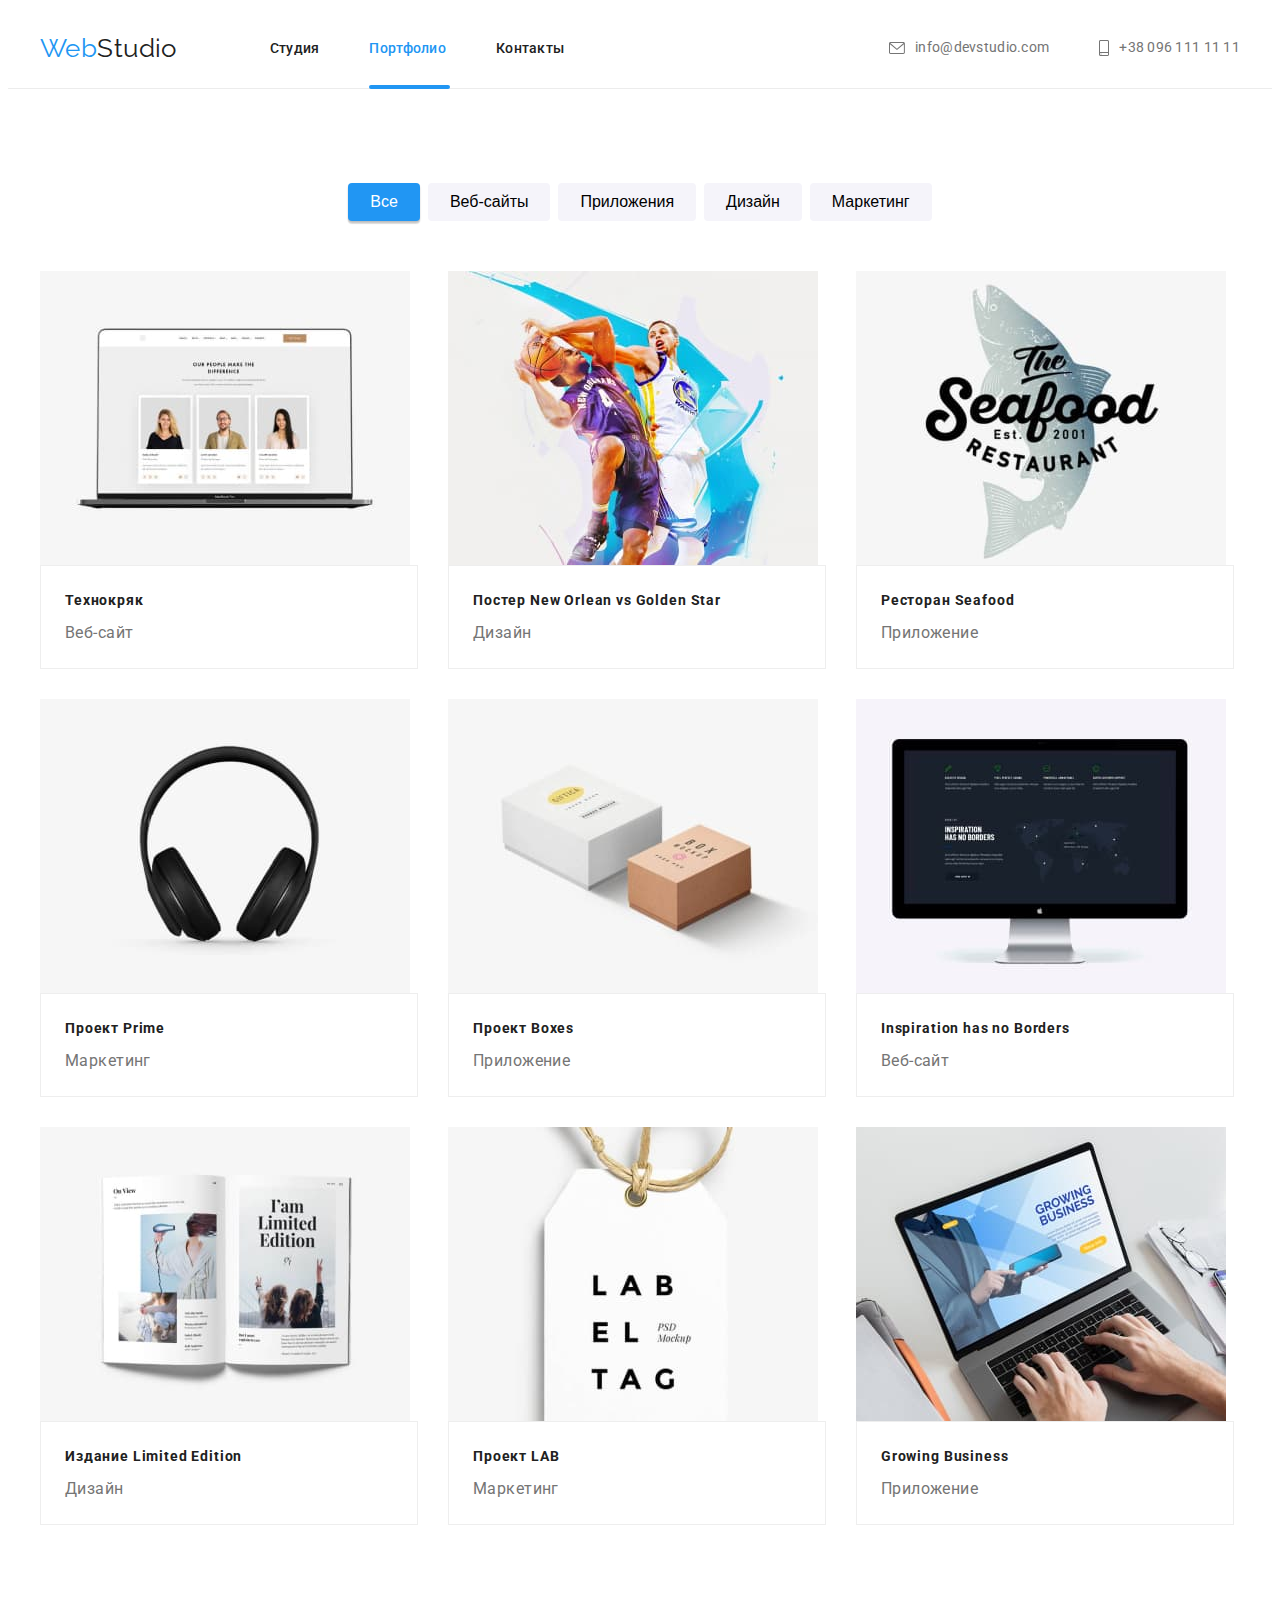
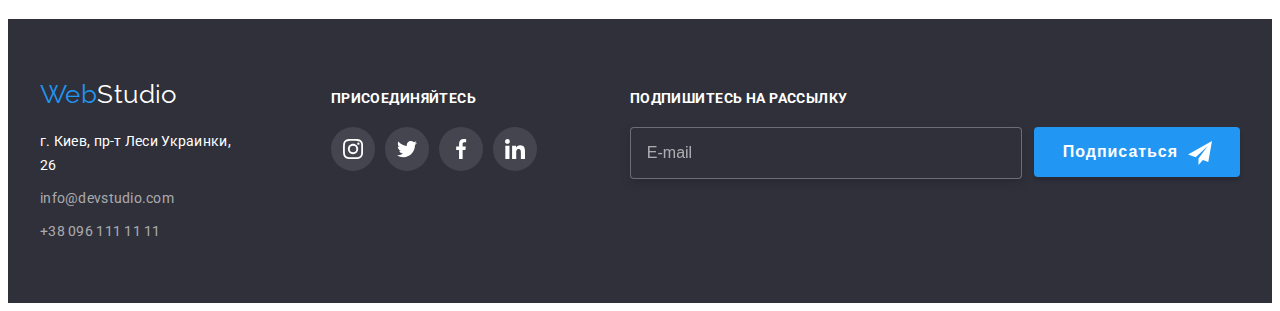
==== portfolio.html @ f7d7b14f "Переносит файлы из ДЗ-6" ====
<!DOCTYPE html>
<html lang="ru">

<head>
    <meta charset="UTF-8">
    <meta http-equiv="X-UA-Compatible" content="IE=edge">
    <meta name="viewport" content="width=device-width, initial-scale=1.0">
    <title>Portfolio</title>
    <link rel="preconnect" href="https://fonts.gstatic.com">
    <link rel="stylesheet"
        href="https://fonts.googleapis.com/css2?family=Raleway:wght@700&family=Roboto:wght@400;500;700;900&display=swap">
    <link rel="stylesheet" href="https://cdnjs.cloudflare.com/ajax/libs/modern-normalize/1.1.0/modern-normalize.min.css"
        integrity="sha512-wpPYUAdjBVSE4KJnH1VR1HeZfpl1ub8YT/NKx4PuQ5NmX2tKuGu6U/JRp5y+Y8XG2tV+wKQpNHVUX03MfMFn9Q=="
        crossorigin="anonymous" referrerpolicy="no-referrer">
    <link rel="stylesheet" href="./css/style.css">
</head>

<body>

    <!--=========== HEADER =========== -->

    <header class="header">
        <div class="header-section container">
            <nav class="navigation">
                <div class="logo-box">
                    <a class="logo" href="./index.html"> <span class="logo-accent">Web</span>Studio</a>
                </div>

                <ul class="list nav-list">
                    <li class="nav-item"><a class="links" href="./index.html"> Студия</a></li>
                    <li class="nav-item"><a class="links active-links" href="./portfolio.html"> Портфолио</a></li>
                    <li class="nav-item"><a class="links" href="#address">Контакты</a></li>
                </ul>
            </nav>

            <ul class="list contacts-list">
                <li class="contacts-item">
                    <a class="links links-heder" href="mailto:info@devstudio.com">
                        <svg class="icon-heder" width="16" height="12">
                            <use href="./images/decoration/symbol-defs.svg#envelope"></use>
                        </svg>
                        info@devstudio.com
                    </a>
                </li>

                <li class="contacts-item">
                    <a class="links links-heder" href="tel:+380961111111">

                        <svg class="icon-heder" width="10" height="16">
                            <use href="./images/decoration/symbol-defs.svg#smartphone"></use>
                        </svg>
                        +38 096 111 11 11</a>
                </li>
            </ul>
        </div>
    </header>

    <!-- =========== PORTFOLIO =========== -->

    <main>
        <section class="section">
            <div class="container">
                <h2 class="visually-hidden">Фильтры</h2>
                <ul class="list filters-list">
                    <li class="filters-item"><button type="button" class="buttons active-button">Все</button></li>
                    <li class="filters-item"><button type="button" class="buttons">Веб-сайты</button></li>
                    <li class="filters-item"><button type="button" class="buttons">Приложения</button></li>
                    <li class="filters-item"><button type="button" class="buttons">Дизайн</button></li>
                    <li class="filters-item"><button type="button" class="buttons">Маркетинг</button></li>
                </ul>

                <h2 class="visually-hidden">Наши работы</h2>
                <ul class="list works-list">
                    <li class="works-item">
                        <a class="works-link " href="#">
                            <div class="works-box">
                                <img class="picture" src="./images/portfolio/technocryk.jpg"
                                    alt="стартовая страница веб-сайта Технокряк" width="370" height="294">
                                <p class="works-overlay">Технокряк это современная площадка распространения
                                    коронавируса.
                                    Компании используют эту платформу для цифрового шпионажа и атак на
                                    защищённые сервера конкурентов.
                                </p>
                            </div>
                            <div class="works">
                                <h3 class="works-title">Технокряк</h3>
                                <p class="works-type">Веб-сайт</p>
                            </div>
                        </a>
                    </li>

                    <li class="works-item">
                        <a class="works-link " href="#">
                            <div class="works-box">
                                <img class="picture" src="./images/portfolio/neworlean.jpg"
                                    alt="постер с двумя баскетболистами" width="370" height="294">
                                <p class="works-overlay">Технокряк это современная площадка распространения
                                    коронавируса.
                                    Компании используют эту платформу для цифрового шпионажа и атак на
                                    защищённые сервера конкурентов.
                                </p>
                            </div>
                            <div class="works">
                                <h3 class="works-title">Постер <span lang="en">New Orlean vs Golden Star</span></h3>
                                <p class="works-type">Дизайн</p>
                            </div>
                        </a>
                    </li>

                    <li class="works-item">
                        <a class="works-link " href="#">
                            <div class="works-box">
                                <img class="picture" src="./images/portfolio/seafood.jpg"
                                    alt="логтип ресторана, название на фоне рыбы" width="370" height="294">
                                <p class="works-overlay">Технокряк это современная площадка распространения
                                    коронавируса.
                                    Компании используют эту платформу для цифрового шпионажа и атак на
                                    защищённые сервера конкурентов.</p>
                            </div>
                            <div class="works">
                                <h3 class="works-title">Ресторан <span lang="en">Seafood</span></h3>
                                <p class="works-type">Приложение</p>
                            </div>
                        </a>
                    </li>

                    <li class="works-item">
                        <a class="works-link " href="#">
                            <div class="works-box">
                                <img class="picture" src="./images/portfolio/prime.jpg" alt="наушники закрытого типа"
                                    width="370" height="294">
                                <p class="works-overlay">Технокряк это современная площадка распространения
                                    коронавируса.
                                    Компании используют эту платформу для цифрового шпионажа и атак на
                                    защищённые сервера конкурентов.</p>
                            </div>
                            <div class="works">
                                <h3 class="works-title">Проект <span lang="en">Prime</span></h3>
                                <p class="works-type">Маркетинг</p>
                            </div>
                        </a>
                    </li>

                    <li class="works-item">
                        <a class="works-link " href="#">
                            <div class="works-box">
                                <img class="picture" src="./images/portfolio/boxes.jpg" alt="две коробки" width="370"
                                    height="294">
                                <p class="works-overlay">Технокряк это современная площадка распространения
                                    коронавируса.
                                    Компании используют эту платформу для цифрового шпионажа и атак на
                                    защищённые сервера конкурентов.</p>
                            </div>
                            <div class="works">
                                <h3 class="works-title">Проект <span lang="en">Boxes</span></h3>
                                <p class="works-type">Приложение</p>
                            </div>
                        </a>
                    </li>

                    <li class="works-item">
                        <a class="works-link " href="#">
                            <div class="works-box">
                                <img class="picture" src="./images/portfolio/inspiration.jpg"
                                    alt="стартовая страница веб-сайта" width="370" height="294">
                                <p class="works-overlay">Технокряк это современная площадка распространения
                                    коронавируса.
                                    Компании используют эту платформу для цифрового шпионажа и атак на
                                    защищённые сервера конкурентов.</p>
                            </div>
                            <div class="works">
                                <h3 class="works-title" lang="en">Inspiration has no Borders</h3>
                                <p class="works-type">Веб-сайт</p>
                            </div>
                        </a>
                    </li>

                    <li class="works-item">
                        <a class="works-link " href="#">
                            <div class="works-box">
                                <img class="picture" src="./images/portfolio/limitededition.jpg"
                                    alt="разворот глянцевого журнала" width="370" height="294">
                                <p class="works-overlay">Технокряк это современная площадка распространения
                                    коронавируса.
                                    Компании используют эту платформу для цифрового шпионажа и атак на
                                    защищённые сервера конкурентов.</p>
                            </div>
                            <div class="works">
                                <h3 class="works-title">Издание <span lang="en">Limited Edition</span></h3>
                                <p class="works-type">Дизайн</p>
                            </div>
                        </a>
                    </li>

                    <li class="works-item">
                        <a class="works-link " href="#">
                            <div class="works-box">
                                <img class="picture" src="./images/portfolio/lab.jpg" alt="логотип Проект LAB"
                                    width="370" height="294">
                                <p class="works-overlay">Технокряк это современная площадка распространения
                                    коронавируса.
                                    Компании используют эту платформу для цифрового шпионажа и атак на
                                    защищённые сервера конкурентов.</p>
                            </div>
                            <div class="works">
                                <h3 class="works-title">Проект <span lang="en">LAB</span></h3>
                                <p class="works-type">Маркетинг</p>
                            </div>
                        </a>
                    </li>

                    <li class="works-item">
                        <a class="works-link " href="#">
                            <div class="works-box">
                                <img class="picture" src="./images/portfolio/growingbusiness.jpg"
                                    alt="стартовая страница приложения" width="370" height="294">
                                <p class="works-overlay">Технокряк это современная площадка распространения
                                    коронавируса.
                                    Компании используют эту платформу для цифрового шпионажа и атак на
                                    защищённые сервера конкурентов.</p>
                            </div>
                            <div class="works">
                                <h3 class="works-title" lang="en">Growing Business</h3>
                                <p class="works-type">Приложение</p>
                            </div>
                        </a>
                    </li>
                </ul>
            </div>
        </section>
    </main>

    <!--footer-->

    <footer class="footer-section">
        <div class="container footer-container">
            <div>
                <a class="logo" href="./index.html"> <span class="logo-accent">Web</span>Studio</a>
                <address id="address">
                    <ul class="list">
                        <li class="footer-contacts-item">
                            <a class="links address" href="https://goo.gl/maps/96PufuZdgSu5sorj6" target="blank"
                                rel="nofollow noreferrer">г. Киев, пр-т Леси Украинки, 26</a>
                        </li>
                        <li class="footer-contacts-item">
                            <a class="links links-footer" href="mailto:info@devstudio.com">info@devstudio.com</a>
                        </li>
                        <li class="footer-contacts-item">
                            <a class="links links-footer" href="tel:+380961111111">+38 096 111 11 11</a>
                        </li>
                    </ul>
                </address>
            </div>

            <div class="footer-social">
                <p class="footer-title">Присоединяйтесь</p>
                <ul class="list footer-social-list">
                    <li class="footer-social-item">
                        <a href="#" class="footer-social-link">
                            <svg class="footer-social-icon">
                                <use href="./images/decoration/symbol-defs.svg#icon-instagram"></use>
                            </svg>
                        </a>
                    </li>
                    <li class="footer-social-item">
                        <a href="#" class="footer-social-link">
                            <svg class="footer-social-icon">
                                <use href="./images/decoration/symbol-defs.svg#icon-twitter"></use>
                            </svg>
                        </a>
                    </li>
                    <li class="footer-social-item">
                        <a href="#" class="footer-social-link">
                            <svg class="footer-social-icon">
                                <use href="./images/decoration/symbol-defs.svg#icon-facebook"></use>
                            </svg>
                        </a>
                    </li>
                    <li class="footer-social-item">
                        <a href="#" class="footer-social-link">
                            <svg class="footer-social-icon">
                                <use href="./images/decoration/symbol-defs.svg#icon-linkedin"></use>
                            </svg>
                        </a>
                    </li>
                </ul>
            </div>

            <div class="footer-subscribe">
                <p class="footer-title">Подпишитесь на рассылку</p>
                <form class="subscribe-form">
                    <input class="subscribe-field" type="email" name="subscribe-email" placeholder="E-mail" />
                    <span class="subscribe-box">
                        <button type="submit" class="subscribe-button">Подписаться</button>
                        <svg width="24" height="24" class="subscribe-icon">
                            <use href="./images/decoration/icons.svg#airplane"></use>
                        </svg>
                    </span>
                </form>
            </div>
        </div>
    </footer>
</body>

</html>
---- css/style.css ----
:root {
  --primary-font-color: #757575;
  --secondary-font-collor: #212121;
  --primary-back-color: #fff;
  --secondary-back-color: #2f303a;
  --accent-color: #2196f3;

  --primary-font-family: Roboto, sans-serif;
}

body {
  letter-spacing: 0.03em;
  font-family: var(--primary-font-family);
  font-size: 14px;
  color: var(--primary-font-color);
  background-color: var(--primary-back-color);
}

h1,
h2,
h3,
h4,
h5,
h6,
p {
  margin-top: 0px;
  margin-bottom: 0px;
}

/* =========== COMMON =========== */

/*links*/

.links {
  text-decoration: none;
  color: var(--secondary-font-collor);
  letter-spacing: 0.02em;
  line-height: 1.14;
  font-style: normal;

  transition-property: color;
  transition-duration: 250ms;
  transition-timing-function: cubic-bezier(0.4, 0, 0.2, 1);
}

.active-links,
.links:focus,
.links:hover {
  color: var(--accent-color);
}

.active-links::after {
  content: "";
  display: block;
  border: 2px solid var(--accent-color);
  background-color: var(--accent-color);
  border-radius: 2px;

  position: absolute;
  bottom: -1px;
  width: 100%;
}

.list {
  list-style-type: none;

  margin-top: 0px;
  margin-bottom: 0px;
  padding: 0px;
}

/*buttons*/

.buttons {
  padding: 6px 22px;

  font-size: 16px;
  line-height: 1.63;
  background-color: #f5f4fa;
  border-radius: 4px;
  border: 0px;
  font-weight: 500;

  cursor: pointer;

  transition-property: background-color, color, box-shadow;
  transition-duration: 250ms;
  transition-timing-function: cubic-bezier(0.4, 0, 0.2, 1);
}

.visually-hidden {
  position: absolute;
  width: 1px;
  height: 1px;
  margin: -1px;
  border: 0;
  padding: 0;
  clip: rect(0 0 0 0);
  overflow: hidden;
}

.regular-title {
  font-size: 36px;
  line-height: 1.17;
  color: var(--secondary-font-collor);

  margin-top: 0px;
  margin-bottom: 50px;
}

.container {
  width: 1200px;
  margin: auto;
  padding: 0 15px;
}

.section {
  padding-top: 94px;
  padding-bottom: 94px;
}

/* =========== HEADER =========== */
.header {
  border-bottom: 1px solid #ececec;
}
.header-section {
  display: flex;
}

/* logo */

.logo {
  display: block;

  font-family: Raleway;
  font-size: 26px;
  line-height: 1.19;
  color: var(--secondary-font-collor);
  text-decoration: none;
}

.logo-accent {
  color: var(--accent-color);
}

.footer-section .logo {
  color: var(--primary-back-color);
  margin-bottom: 20px;
}

.logo-box {
  margin-right: 93px;
}

/* =========== NAVIGATION =========== */

.navigation {
  display: flex;
  align-items: center;

  /* position: relative; */
}

.nav-list .links {
  position: relative;
}

.nav-list {
  display: flex;
  font-weight: 500;
}

.contacts-list {
  display: flex;
  margin-left: auto;
  align-items: center;
}

.links-heder {
  display: flex;
  align-items: center;

  color: var(--primary-font-color);
}

.nav-item > .links,
.contacts-item > .links {
  padding-top: 32px;
  padding-bottom: 32px;
}

.nav-item:not(:last-child),
.contacts-item:not(:last-child) {
  margin-right: 50px;
}

.icon-heder {
  margin-right: 10px;
  fill: var(--primary-font-color);

  transition-property: fill;
  transition-duration: 250ms;
  transition-timing-function: cubic-bezier(0.4, 0, 0.2, 1);
}

.links-heder:hover .icon-heder {
  fill: var(--accent-color);
}

/* =========== HERO =========== */
.heroes-section {
  background-color: var(--secondary-back-color);
  background-image: linear-gradient(
      rgba(47, 48, 58, 0.4),
      rgba(47, 48, 58, 0.4)
    ),
    url(../images/decoration/hero.jpg);

  background-position: center;
  background-size: cover;
  max-width: 1600px;
  align-items: center;
  text-align: center;
  margin: 0 auto;

  padding-top: 200px;
  padding-bottom: 200px;
}

.heroes-title {
  font-weight: 900;
  font-size: 44px;
  line-height: 1.36;
  letter-spacing: 0.06em;
  color: var(--primary-back-color);
  text-transform: uppercase;

  margin-top: 0px;
  margin-bottom: 30px;
}

.heroes-button {
  padding: 10px 32px;

  font-size: 16px;
  line-height: 1.87;
  letter-spacing: 0.06em;
  color: var(--primary-back-color);
  background-color: var(--accent-color);

  border-width: 1px;
}

.heroes-section .heroes-button:hover,
.heroes-section .heroes-button:focus {
  background-color: #188ce8;
}

/* =========== ADVANTAGES =========== */

.advantages-section {
  line-height: 1.71;
  margin-bottom: 0px;

  padding-bottom: 47px;
}
.advantag-title {
  color: var(--secondary-font-collor);
  font-size: 14px;
  line-height: 1.14;
  text-transform: uppercase;

  margin-bottom: 10px;
}

.advantag-desc {
  line-height: 1.71;
}

.advantag-list {
  display: flex;
  flex-wrap: wrap;
}

.advantag-item {
  margin-right: 30px;
  flex-basis: calc((100% - 90px) / 4);
}

.advantag-item:last-child {
  margin-right: 0px;
}

.advantag-icon {
  display: block;
  height: 120px;
}

.advantag-box {
  display: flex;
  justify-content: center;
  align-items: center;
  margin-bottom: 30px;
  background-color: #f5f4fa;
}

/* =========== ENGAGE =========== */

.engage-section {
  text-align: center;
  padding-top: 47px;
}

.engage-list {
  display: flex;
  padding-left: 0px;
}

.engage-item:not(:last-of-type) {
  margin-right: 30px;
}

.engage-item {
  position: relative;
}

.picture {
  display: block;
}

.engage-desc {
  color: var(--primary-back-color);
  letter-spacing: 0.03em;
  text-transform: uppercase;
  font-weight: 700;
  font-size: 14px;
  line-height: 1.14;

  background-color: rgba(47, 48, 58, 0.8);
  padding: 27px 0;

  position: absolute;
  bottom: 0;
  right: 0;
  left: 0;
}

/* =========== TEAM =========== */

.team-section {
  font-size: 16px;
  line-height: 1.19;
  text-align: center;

  background-color: #f5f4fa;
}

.team-person {
  background-color: var(--primary-back-color);
  padding-top: 30px;
  padding-bottom: 30px;
  padding-left: 32px;
  padding-right: 32px;

  border-radius: 0px 0px 4px 4px;
  /* border-radius и тут и в team-item ???
  скругления пропадают без одного из них  */
}

.team-name {
  font-size: 16px;
  font-weight: 500;
  color: #212121;

  margin-bottom: 10px;
}

.team-position {
  margin-bottom: 16px;
}

.team-list {
  display: flex;
  padding-left: 0px;
}

.team-item {
  box-shadow: 0px 1px 3px rgba(0, 0, 0, 0.12), 0px 1px 1px rgba(0, 0, 0, 0.14),
    0px 2px 1px rgba(0, 0, 0, 0.2);
  border-radius: 0px 0px 4px 4px;
  margin-right: 30px;
}

.team-item:last-of-type {
  margin-right: 0px;
}

.social-list {
  display: flex;
  justify-content: space-between;
}

.social-list-link {
  display: flex;
  align-items: center;
  justify-content: center;
  width: 44px;
  height: 44px;
  border-radius: 50%;

  transition-property: background-color;
  transition-duration: 250ms;
  transition-timing-function: cubic-bezier(0.4, 0, 0.2, 1);
}

.social-list-icon {
  width: 20px;
  height: 20px;
  fill: #afb1b8;

  transition-property: fill;
  transition-duration: 250ms;
  transition-timing-function: cubic-bezier(0.4, 0, 0.2, 1);
}

.social-list-link:hover,
.social-list-link:focus {
  background-color: var(--accent-color);
}

.social-list-link:hover .social-list-icon,
.social-list-link:focus .social-list-icon {
  fill: var(--primary-back-color);
}
/*??? Почему не вышло как на лекции ??? 
fill не меняет цвет иконки
*/
/* .social-list-link:hover,
.social-list-link:focus {
  background-color: var(--accent-color);
  fill: var(--primary-back-color);
} */

/* ===========CLIENTS =========== */

.clients-section {
  text-align: center;
  margin-bottom: 50px;
}

.clients-list {
  display: flex;
}

.clients-list {
  display: flex;
  justify-content: space-between;
}

.clients-link {
  display: flex;
  justify-content: center;
  align-items: center;
  width: 170px;
  height: 92px;

  border: 1px solid #afb1b8;
  border-radius: 4px;

  transition-property: border-color;
  transition-duration: 250ms;
  transition-timing-function: cubic-bezier(0.4, 0, 0.2, 1);
}

.clients-icon {
  fill: #afb1b8;

  transition-property: fill;
  transition-duration: 250ms;
  transition-timing-function: cubic-bezier(0.4, 0, 0.2, 1);
}

.clients-link:focus,
.clients-link:hover {
  border-color: var(--accent-color);
}

.clients-link:hover .clients-icon,
.clients-link:focus .clients-icon {
  fill: var(--accent-color);
}

/* =========== FOOTER =========== */

.footer-section {
  background-color: var(--secondary-back-color);
  line-height: 1.71;
  padding-top: 60px;
  padding-bottom: 60px;
}

.footer-contacts-item:not(:last-child) {
  display: block;
  margin-bottom: 9px;
  padding-right: 19px;
}

.links-footer {
  color: rgba(255, 255, 255, 0.6);
}

.address {
  color: var(--primary-back-color);
}

.footer-social-list {
  display: flex;
}

.footer-container {
  display: flex;
  justify-content: flex-start;
}

.footer-social {
  margin-left: 70px;
  padding-top: 12px;
  padding-bottom: 40px;
}

.footer-title {
  color: var(--primary-back-color);
  letter-spacing: 0.03em;
  text-transform: uppercase;
  font-weight: 700;
  font-size: 14px;
  line-height: 1.14;

  margin-bottom: 20px;
}

.footer-social-list {
  display: flex;
  justify-content: space-between;
}

.footer-social-link {
  display: flex;
  align-items: center;
  justify-content: center;

  width: 44px;
  height: 44px;

  background-color: rgba(255, 255, 255, 0.1);
  border-radius: 100%;

  transition-property: background-color;
  transition-duration: 250ms;
  transition-timing-function: cubic-bezier(0.4, 0, 0.2, 1);
}

.footer-social-item:not(:last-child) {
  margin-right: 10px;
}

.footer-social-icon {
  width: 20px;
  height: 20px;
  fill: var(--primary-back-color);
}

.footer-social-link:focus,
.footer-social-link:hover {
  background-color: var(--accent-color);
}

.footer-subscribe {
  margin-left: 93px;
  padding-top: 12px;
}

.subscribe-form {
  display: flex;
}

.subscribe-box {
  position: relative;
}

.subscribe-icon {
  position: absolute;
  top: 50%;
  transform: translateY(-50%);
  right: 28px;
}

.subscribe-field {
  display: block;
  width: 358px;
  /* height: 50px; */
  border: 1px solid rgba(255, 255, 255, 0.3);
  filter: drop-shadow(0px 4px 4px rgba(0, 0, 0, 0.15));
  border-radius: 4px;

  background-color: var(--secondary-back-color);

  margin-right: 12px;
  padding: 15px 16px;

  color: var(--primary-back-color);
  font-size: 16px;
  line-height: 1.25;
}

.subscribe-button {
  padding: 10px 62px 10px 29px;
  color: var(--primary-back-color);
  font-weight: 700;
  font-size: 16px;
  line-height: 1.87;
  letter-spacing: 0.06em;
  border-width: 0px;

  background: #2196f3;
  box-shadow: 0px 4px 4px rgba(0, 0, 0, 0.15);
  border-radius: 4px;

  cursor: pointer;

  transition-property: background-color, color, box-shadow;
  transition-duration: 250ms;
  transition-timing-function: cubic-bezier(0.4, 0, 0.2, 1);
}

.subscribe-button:hover,
.subscribe-button:focus {
  background-color: #188ce8;
}

.subscribe-field::placeholder {
  color: rgba(255, 255, 255, 0.6);
  font-size: 16px;
  line-height: 1.25;
}

/* =========== PORTFOLIO =========== *

/* =========== FILTER =========== */

.filters-list {
  display: flex;
  justify-content: center;
  margin-bottom: 50px;
}

.filters-item:not(:last-child) {
  margin-right: 8px;
}

.active-button,
.buttons:focus,
.buttons:hover {
  color: var(--primary-back-color);
  background-color: var(--accent-color);

  box-shadow: 0px 2px 2px 0 rgba(0, 0, 0, 0.12),
    0px 1px 2px 0 rgba(0, 0, 0, 0.08), 0px 3px 1px 0 rgba(0, 0, 0, 0.1);
}

/* =========== WORKS =========== */

.works {
  padding: 20px 24px;
  border: 1px solid #eeeeee;
}
.works-title {
  font-size: 18px;
  line-height: 2;
  letter-spacing: 0.06em;
  color: var(--secondary-font-collor);
  font-size: 14px;

  margin-bottom: 4px;
}

.works-type {
  font-size: 16px;
  line-height: 1.87;
}

.works-list {
  display: flex;
  flex-wrap: wrap;

  padding-left: 0px;
  margin-left: -30px;
  margin-top: -30px;
}

.works-item {
  margin-left: 30px;
  margin-top: 30px;

  flex-basis: calc((100% - 96px) / 3);
  cursor: pointer;

  transition-property: box-shadow;
  transition-duration: 250ms;
  transition-timing-function: cubic-bezier(0.4, 0, 0.2, 1);
}

.works-box {
  position: relative;
  overflow: hidden;
}

.works-overlay {
  font-size: 18px;
  line-height: 1.55;
  letter-spacing: 0.03em;
  color: var(--primary-back-color);
  background-color: rgba(33, 150, 243, 0.9);
  padding: 63px 24px;

  position: absolute;
  top: 0;
  left: 0;
  width: 100%;
  height: 100%;

  transform: translateY(100%);

  transition-property: transform;
  transition-duration: 250ms;
  transition-timing-function: cubic-bezier(0.4, 0, 0.2, 1);
}

.works-link {
  display: block;
  color: var(--primary-font-color);
  text-decoration: none;

  transition-property: box-shadow;
  transition-duration: 250ms;
  transition-timing-function: cubic-bezier(0.4, 0, 0.2, 1);
}

.works-link:hover .works-overlay,
.works-link:focus .works-overlay {
  transform: translateY(0);
}

.works-link:focus,
.works-item:hover {
  box-shadow: 1px 4px 6px 0 rgba(0, 0, 0, 0.16), 0 4px 4px 0 rgba(0, 0, 0, 0.06),
    0 1px 1px 0 rgba(0, 0, 0, 0.12);
}

/* ================ BACK DROP ================== */

.backdrop {
  position: fixed;
  top: 0px;
  left: 0px;
  width: 100vw;
  height: 100vh;
  background-color: rgba(0, 0, 0, 0.2);
  transform: scale(1);

  transition-property: opacity, visibility, transform;
  transition-duration: 250ms;
  transition-timing-function: cubic-bezier(0.4, 0, 0.2, 1);
}

.backdrop.is-hidden {
  opacity: 0;
  transform: scale(0);
  visibility: hidden;
  pointer-events: none;
}

.modal {
  position: absolute;
  top: 50%;
  left: 50%;
  transform: translate(-50%, -50%);

  min-width: 528px;
  min-height: 581px;
  padding: 40px;
  background-color: #fff;
  border-radius: 4px;
  box-shadow: 1px 4px 6px 0 rgba(0, 0, 0, 0.16), 0 4px 4px 0 rgba(0, 0, 0, 0.06),
    0 1px 1px 0 rgba(0, 0, 0, 0.12);
}

.modal-button {
  position: absolute;
  right: 8px;
  top: 8px;

  display: flex;
  align-items: center;
  justify-content: center;

  width: 30px;
  height: 30px;
  border: 1px solid rgba(0, 0, 0, 0.1);
  border-radius: 50%;
  background-color: transparent;

  cursor: pointer;

  transition-property: fill;
  transition-duration: 250ms;
  transition-timing-function: cubic-bezier(0.4, 0, 0.2, 1);
}

.modal-button:hover {
  fill: var(--accent-color);
}

.modal-button:focus {
  outline: 1px solid var(--accent-color);
}

.modal-title {
  display: block;
  font-style: normal;
  font-weight: 700;
  font-size: 20px;
  line-height: 1.15;
  text-align: center;
  letter-spacing: 0.03em;
  margin-bottom: 12px;

  color: var(--secondary-font-collor);
}

.modal-form {
  display: flex;
  flex-direction: column;
}

.modal-label {
  font-size: 12px;
  line-height: 1.17;
  letter-spacing: 0.01em;
}

.modal-fields {
  width: 100%;

  margin-top: 4px;
  margin-bottom: 10px;

  height: 40px;
  padding-left: 42px;

  border: 1px solid rgba(33, 33, 33, 0.2);
  border-radius: 4px;

  outline: none;

  transition: border-color 250ms cubic-bezier(0.4, 0, 0.2, 1);
}

.modal-fields:hover,
.modal-fields:focus {
  border-color: var(--accent-color);
}

.modal-fields:hover + .modal-icon,
.modal-fields:focus + .modal-icon {
  fill: var(--accent-color);
}

.modal-box {
  position: relative;
}

.modal-icon {
  width: 18px;
  height: 18px;

  display: block;
  position: absolute;
  top: 50%;
  left: 12px;

  transform: translate(0, -50%);
  transition: fill 250ms cubic-bezier(0.4, 0, 0.2, 1);
}

.modal-comment {
  width: 100%;
  height: 120px;
  margin-top: 4px;
  margin-bottom: 20px;
  padding: 12px 16px;

  border: 1px solid rgba(33, 33, 33, 0.2);
  border-radius: 4px;

  resize: none;
  outline: none;

  transition: border-color 250ms cubic-bezier(0.4, 0, 0.2, 1);
}

.modal-comment::placeholder {
  font-size: 12px;
  line-height: 1.17;
  letter-spacing: 0.01em;
  color: rgba(117, 117, 117, 0.5);
}

.modal-comment:hover,
.modal-comment:focus {
  border-color: var(--accent-color);
}

.modal-agreement {
  display: flex;
  align-items: center;
  justify-content: center;

  font-size: 14px;
  line-height: 1.71;
  letter-spacing: 0.03em;
  color: var(--primary-font-color);

  cursor: pointer;
}

.modal-agreement::before {
  display: block;
  content: "";
  width: 16px;
  height: 15px;
  border: 1px solid var(--secondary-font-collor);
  border-radius: 2px;
  margin-right: 7px;
  cursor: pointer;
}

.agreement-link {
  color: var(--accent-color);
}

.agreement-link:focus {
  outline: 1px solid var(--accent-color);
}

.modal-checkbox:checked + .modal-agreement::before {
  background-image: url(../images/decoration/check.svg);
  background-position: 50% 50%;

  border: none;
}

.modal-checkbox:focus + .modal-agreement::before {
  outline: 1px solid var(--accent-color);
}

.submit-button {
  margin: 0 auto;
  margin-top: 30px;

  padding: 10px 55px;
  color: var(--primary-back-color);
  font-weight: 700;
  font-size: 16px;
  line-height: 1.87;
  letter-spacing: 0.06em;
  border-width: 0px;

  background: #2196f3;
  box-shadow: 0px 4px 4px rgba(0, 0, 0, 0.15);
  border-radius: 4px;

  cursor: pointer;
}

.submit-button:hover,
.submit-button:focus {
  background-color: #188ce8;
}
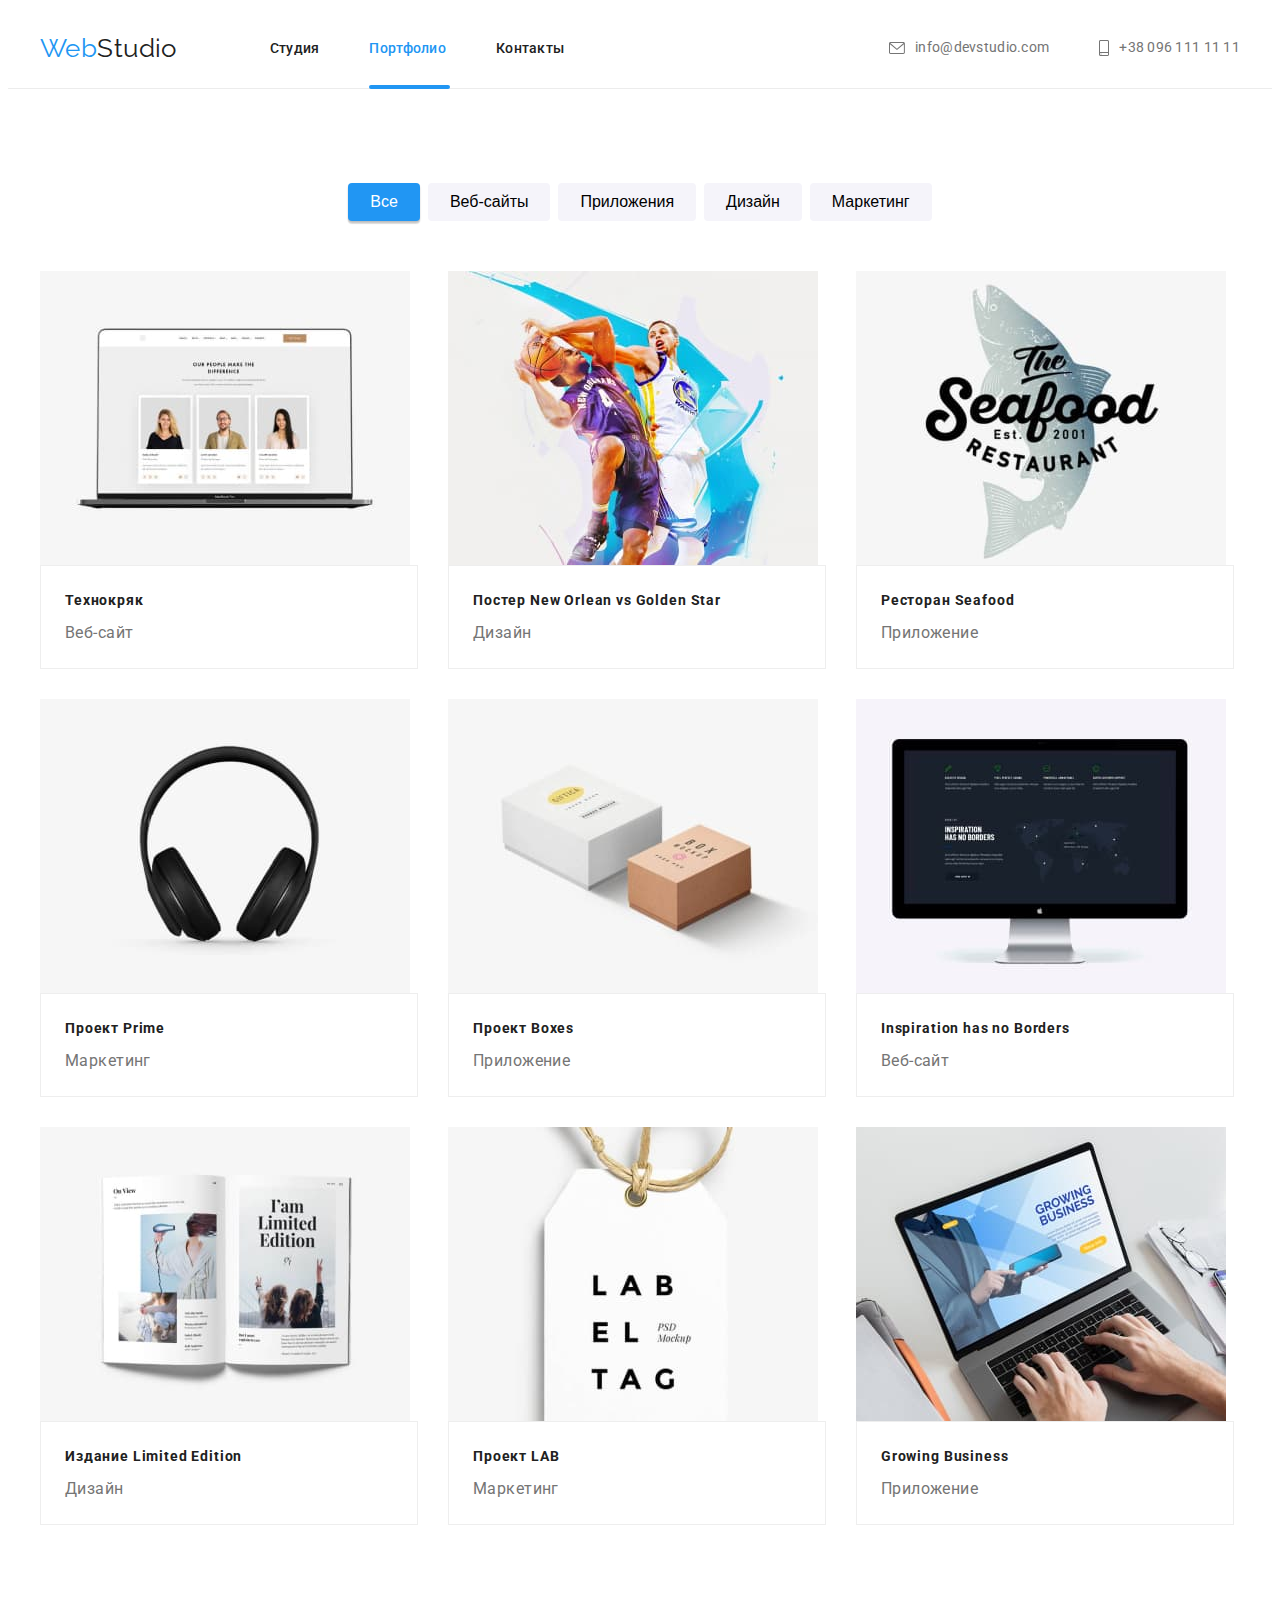
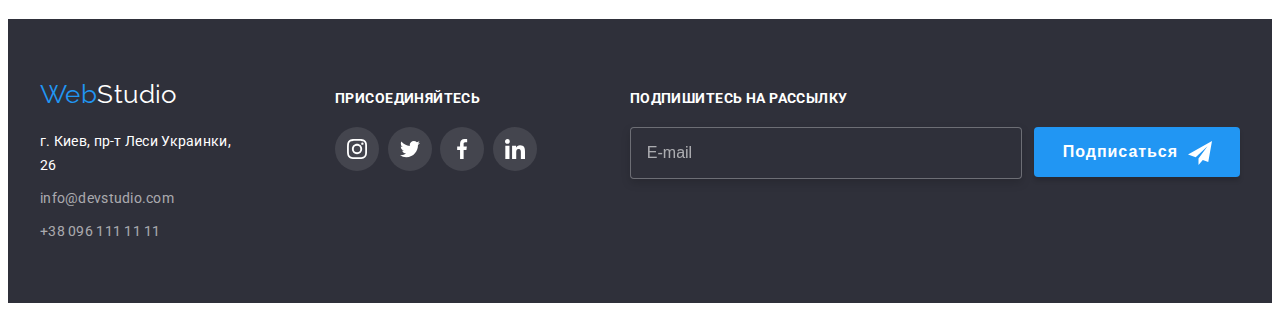
==== commit cffdf081: "Вносит правки в SCSS" ====
--- a/portfolio.html
+++ b/portfolio.html
@@ -12,48 +12,46 @@
     <link rel="stylesheet" href="https://cdnjs.cloudflare.com/ajax/libs/modern-normalize/1.1.0/modern-normalize.min.css"
         integrity="sha512-wpPYUAdjBVSE4KJnH1VR1HeZfpl1ub8YT/NKx4PuQ5NmX2tKuGu6U/JRp5y+Y8XG2tV+wKQpNHVUX03MfMFn9Q=="
         crossorigin="anonymous" referrerpolicy="no-referrer">
-    <link rel="stylesheet" href="./css/style.css">
+    <link rel="stylesheet" href="./css/main.css">
 </head>
 
 <body>
 
     <!--=========== HEADER =========== -->
 
-    <header class="header">
-        <div class="header-section container">
-            <nav class="navigation">
-                <div class="logo-box">
-                    <a class="logo" href="./index.html"> <span class="logo-accent">Web</span>Studio</a>
-                </div>
-
-                <ul class="list nav-list">
-                    <li class="nav-item"><a class="links" href="./index.html"> Студия</a></li>
-                    <li class="nav-item"><a class="links active-links" href="./portfolio.html"> Портфолио</a></li>
-                    <li class="nav-item"><a class="links" href="#address">Контакты</a></li>
-                </ul>
-            </nav>
-
-            <ul class="list contacts-list">
-                <li class="contacts-item">
-                    <a class="links links-heder" href="mailto:info@devstudio.com">
-                        <svg class="icon-heder" width="16" height="12">
-                            <use href="./images/decoration/symbol-defs.svg#envelope"></use>
-                        </svg>
-                        info@devstudio.com
-                    </a>
-                </li>
-
-                <li class="contacts-item">
-                    <a class="links links-heder" href="tel:+380961111111">
-
-                        <svg class="icon-heder" width="10" height="16">
-                            <use href="./images/decoration/symbol-defs.svg#smartphone"></use>
-                        </svg>
-                        +38 096 111 11 11</a>
-                </li>
+<header class="header">
+    <div class="header-section container">
+        <nav class="navigation">
+            <div class="logo--box">
+                <a class="logo" href="./index.html"> <span class="logo--accent">Web</span>Studio</a>
+            </div>
+
+            <ul class="list nav-list">
+                <li class="nav-item"><a class="links" href="./index.html"> Студия</a></li>
+                <li class="nav-item"><a class="links links--active" href="./portfolio.html"> Портфолио</a></li>
+                <li class="nav-item"><a class="links" href="#address">Контакты</a></li>
             </ul>
-        </div>
-    </header>
+        </nav>
+
+        <ul class="list contacts-list">
+            <li class="contacts-item">
+                <a href="mailto:info@devstudio.com" class="links links-heder">
+                    <svg class="icon-heder" width="16" height="12">
+                        <use href="./images/decoration/symbol-defs.svg#envelope"></use>
+                    </svg> info@devstudio.com
+                </a>
+            </li>
+
+            <li class="contacts-item">
+                <a class="links links-heder" href="tel:+380961111111">
+                    <svg class="icon-heder" width="10" height="16">
+                        <use href="./images/decoration/symbol-defs.svg#smartphone"></use>
+                    </svg> +38 096 111 11 11
+                </a>
+            </li>
+        </ul>
+    </div>
+</header>
 
     <!-- =========== PORTFOLIO =========== -->
 
@@ -61,12 +59,12 @@
         <section class="section">
             <div class="container">
                 <h2 class="visually-hidden">Фильтры</h2>
-                <ul class="list filters-list">
-                    <li class="filters-item"><button type="button" class="buttons active-button">Все</button></li>
-                    <li class="filters-item"><button type="button" class="buttons">Веб-сайты</button></li>
-                    <li class="filters-item"><button type="button" class="buttons">Приложения</button></li>
-                    <li class="filters-item"><button type="button" class="buttons">Дизайн</button></li>
-                    <li class="filters-item"><button type="button" class="buttons">Маркетинг</button></li>
+                <ul class="list filters__list">
+                    <li class="filters__item"><button type="button" class="buttons buttons--active">Все</button></li>
+                    <li class="filters__item"><button type="button" class="buttons">Веб-сайты</button></li>
+                    <li class="filters__item"><button type="button" class="buttons">Приложения</button></li>
+                    <li class="filters__item"><button type="button" class="buttons">Дизайн</button></li>
+                    <li class="filters__item"><button type="button" class="buttons">Маркетинг</button></li>
                 </ul>
 
                 <h2 class="visually-hidden">Наши работы</h2>
@@ -232,10 +230,10 @@
 
     <!--footer-->
 
-    <footer class="footer-section">
-        <div class="container footer-container">
+    <footer class="footer">
+        <div class="container footer--container">
             <div>
-                <a class="logo" href="./index.html"> <span class="logo-accent">Web</span>Studio</a>
+                <a class="logo" href="./index.html"> <span class="logo--accent">Web</span>Studio</a>
                 <address id="address">
                     <ul class="list">
                         <li class="footer-contacts-item">
@@ -243,56 +241,56 @@
                                 rel="nofollow noreferrer">г. Киев, пр-т Леси Украинки, 26</a>
                         </li>
                         <li class="footer-contacts-item">
-                            <a class="links links-footer" href="mailto:info@devstudio.com">info@devstudio.com</a>
+                            <a class="links links--footer" href="mailto:info@devstudio.com">info@devstudio.com</a>
                         </li>
                         <li class="footer-contacts-item">
-                            <a class="links links-footer" href="tel:+380961111111">+38 096 111 11 11</a>
+                            <a class="links links--footer" href="tel:+380961111111">+38 096 111 11 11</a>
                         </li>
                     </ul>
                 </address>
             </div>
-
-            <div class="footer-social">
-                <p class="footer-title">Присоединяйтесь</p>
-                <ul class="list footer-social-list">
+    
+            <div class="footer__social">
+                <p class="footer__title">Присоединяйтесь</p>
+                <ul class="list social-list">
                     <li class="footer-social-item">
-                        <a href="#" class="footer-social-link">
-                            <svg class="footer-social-icon">
+                        <a href="#" class="social-list__link social-list__link--dark footer-social-link">
+                            <svg class="social-list__icon social-list__icon--dark">
                                 <use href="./images/decoration/symbol-defs.svg#icon-instagram"></use>
                             </svg>
                         </a>
                     </li>
                     <li class="footer-social-item">
-                        <a href="#" class="footer-social-link">
-                            <svg class="footer-social-icon">
+                        <a href="#" class="social-list__link social-list__link--dark footer-social-link">
+                            <svg class="social-list__icon social-list__icon--dark">
                                 <use href="./images/decoration/symbol-defs.svg#icon-twitter"></use>
                             </svg>
                         </a>
                     </li>
                     <li class="footer-social-item">
-                        <a href="#" class="footer-social-link">
-                            <svg class="footer-social-icon">
+                        <a href="#" class="social-list__link social-list__link--dark footer-social-link">
+                            <svg class="social-list__icon social-list__icon--dark">
                                 <use href="./images/decoration/symbol-defs.svg#icon-facebook"></use>
                             </svg>
                         </a>
                     </li>
                     <li class="footer-social-item">
-                        <a href="#" class="footer-social-link">
-                            <svg class="footer-social-icon">
+                        <a href="#" class="social-list__link social-list__link--dark footer-social-link">
+                            <svg class="social-list__icon social-list__icon--dark">
                                 <use href="./images/decoration/symbol-defs.svg#icon-linkedin"></use>
                             </svg>
                         </a>
                     </li>
                 </ul>
             </div>
-
-            <div class="footer-subscribe">
-                <p class="footer-title">Подпишитесь на рассылку</p>
-                <form class="subscribe-form">
-                    <input class="subscribe-field" type="email" name="subscribe-email" placeholder="E-mail" />
-                    <span class="subscribe-box">
-                        <button type="submit" class="subscribe-button">Подписаться</button>
-                        <svg width="24" height="24" class="subscribe-icon">
+    
+            <div class="subscribe">
+                <p class="footer__title">Подпишитесь на рассылку</p>
+                <form class="subscribe__form">
+                    <input class="subscribe__field" type="email" name="subscribe-email" placeholder="E-mail" />
+                    <span class="subscribe__box">
+                        <button type="submit" class="subscribe__button">Подписаться</button>
+                        <svg width="24" height="24" class="subscribe__icon">
                             <use href="./images/decoration/icons.svg#airplane"></use>
                         </svg>
                     </span>
--- a/css/main.css
+++ b/css/main.css
@@ -0,0 +1,830 @@
+:root {
+  --primary-font-color: #757575;
+  --secondary-font-collor: #212121;
+  --primary-back-color: #fff;
+  --secondary-back-color: #2f303a;
+  --accent-color: #2196f3;
+  --primary-font-family: Roboto, sans-serif;
+}
+
+body {
+  letter-spacing: 0.03em;
+  font-family: var(--primary-font-family);
+  font-size: 14px;
+  color: var(--primary-font-color);
+  background-color: var(--primary-back-color);
+}
+
+h1,
+h2,
+h3,
+h4,
+h5,
+h6,
+p {
+  margin-top: 0px;
+  margin-bottom: 0px;
+}
+
+.links {
+  text-decoration: none;
+  color: var(--secondary-font-collor);
+  letter-spacing: 0.02em;
+  line-height: 1.14;
+  font-style: normal;
+  transition-property: color;
+  transition-duration: 250ms;
+  transition-timing-function: cubic-bezier(0.4, 0, 0.2, 1);
+}
+
+.links--active, .links:focus, .links:hover {
+  color: var(--accent-color);
+}
+
+.links--active::after {
+  content: "";
+  display: block;
+  border: 2px solid var(--accent-color);
+  background-color: var(--accent-color);
+  border-radius: 2px;
+  position: absolute;
+  bottom: -1px;
+  width: 100%;
+}
+
+.list {
+  list-style-type: none;
+  padding: 0px;
+  margin-top: 0px;
+  margin-bottom: 0px;
+}
+
+.section {
+  padding-top: 94px;
+  padding-bottom: 94px;
+}
+
+.picture {
+  display: block;
+}
+
+.container {
+  width: 1200px;
+  margin: auto;
+  padding: 0 15px;
+}
+
+.visually-hidden {
+  position: absolute;
+  width: 1px;
+  height: 1px;
+  margin: -1px;
+  border: 0;
+  padding: 0;
+  clip: rect(0 0 0 0);
+  overflow: hidden;
+}
+
+.buttons {
+  padding: 6px 22px;
+  font-size: 16px;
+  line-height: 1.63;
+  background-color: #f5f4fa;
+  border-radius: 4px;
+  border: 0px;
+  font-weight: 500;
+  cursor: pointer;
+  transition-property: background-color, color, box-shadow;
+  transition-duration: 250ms;
+  transition-timing-function: cubic-bezier(0.4, 0, 0.2, 1);
+}
+
+.buttons--active, .buttons:focus, .buttons:hover {
+  color: var(--primary-back-color);
+  background-color: var(--accent-color);
+  box-shadow: 0px 2px 2px 0 rgba(0, 0, 0, 0.12), 0px 1px 2px 0 rgba(0, 0, 0, 0.08), 0px 3px 1px 0 rgba(0, 0, 0, 0.1);
+}
+
+.regular-title {
+  font-size: 36px;
+  line-height: 1.17;
+  color: var(--secondary-font-collor);
+  margin-top: 0px;
+  margin-bottom: 50px;
+}
+
+.logo {
+  display: block;
+  font-family: Raleway;
+  font-size: 26px;
+  line-height: 1.19;
+  color: var(--secondary-font-collor);
+  text-decoration: none;
+}
+
+.logo--box {
+  margin-right: 93px;
+}
+
+.logo--accent {
+  color: var(--accent-color);
+}
+
+.footer .logo {
+  color: var(--primary-back-color);
+  margin-bottom: 20px;
+}
+
+.social-list {
+  display: flex;
+  justify-content: space-between;
+}
+
+.social-list__link {
+  display: flex;
+  align-items: center;
+  justify-content: center;
+  width: 44px;
+  height: 44px;
+  border-radius: 50%;
+  transition-property: background-color;
+  transition-duration: 250ms;
+  transition-timing-function: cubic-bezier(0.4, 0, 0.2, 1);
+}
+
+.social-list__link:hover, .social-list__link:focus {
+  background-color: var(--accent-color);
+  fill: var(--primary-back-color);
+}
+
+.social-list__link:hover .social-list__icon,
+.social-list__link:focus .social-list__icon {
+  fill: var(--primary-back-color);
+}
+
+.social-list__link--dark {
+  background-color: rgba(255, 255, 255, 0.1);
+}
+
+.social-list__icon {
+  width: 20px;
+  height: 20px;
+  fill: #afb1b8;
+  transition-property: fill;
+  transition-duration: 250ms;
+  transition-timing-function: cubic-bezier(0.4, 0, 0.2, 1);
+}
+
+.social-list__icon--dark {
+  fill: var(--primary-back-color);
+}
+
+.header {
+  border-bottom: 1px solid #ececec;
+}
+
+.header-section {
+  display: flex;
+}
+
+.navigation {
+  display: flex;
+  align-items: center;
+}
+
+.nav-list .links {
+  position: relative;
+}
+
+.nav-list {
+  display: flex;
+  font-weight: 500;
+}
+
+.contacts-list {
+  display: flex;
+  margin-left: auto;
+  align-items: center;
+}
+
+.links-heder {
+  display: flex;
+  align-items: center;
+  color: var(--primary-font-color);
+}
+
+.nav-item > .links,
+.contacts-item > .links {
+  padding-top: 32px;
+  padding-bottom: 32px;
+}
+
+.nav-item:not(:last-child),
+.contacts-item:not(:last-child) {
+  margin-right: 50px;
+}
+
+.icon-heder {
+  margin-right: 10px;
+  fill: var(--primary-font-color);
+  transition-property: fill;
+  transition-duration: 250ms;
+  transition-timing-function: cubic-bezier(0.4, 0, 0.2, 1);
+}
+
+.links-heder:hover .icon-heder {
+  fill: var(--accent-color);
+}
+
+.heroes-section {
+  background-color: var(--secondary-back-color);
+  background-image: linear-gradient(rgba(47, 48, 58, 0.4), rgba(47, 48, 58, 0.4)), url(../images/decoration/hero.jpg);
+  background-position: center;
+  background-size: cover;
+  max-width: 1600px;
+  align-items: center;
+  text-align: center;
+  margin: 0 auto;
+  padding-top: 200px;
+  padding-bottom: 200px;
+}
+
+.heroes-title {
+  font-weight: 900;
+  font-size: 44px;
+  line-height: 1.36;
+  letter-spacing: 0.06em;
+  color: var(--primary-back-color);
+  text-transform: uppercase;
+  margin-top: 0px;
+  margin-bottom: 30px;
+}
+
+.heroes-button {
+  padding: 10px 32px;
+  font-size: 16px;
+  line-height: 1.87;
+  letter-spacing: 0.06em;
+  color: var(--primary-back-color);
+  background-color: var(--accent-color);
+  border-width: 1px;
+}
+
+.heroes-section .heroes-button:hover,
+.heroes-section .heroes-button:focus {
+  background-color: #188ce8;
+}
+
+.advantag {
+  line-height: 1.71;
+  padding-bottom: 47px;
+  margin-bottom: 0px;
+}
+
+.advantag__item {
+  flex-basis: calc((100% - 90px) / 4);
+  line-height: 1.71;
+  margin-right: 30px;
+}
+
+.advantag__item:last-child {
+  margin-right: 0px;
+}
+
+.advantag__list {
+  display: flex;
+  flex-wrap: wrap;
+}
+
+.advantag__title {
+  color: var(--secondary-font-collor);
+  font-size: 14px;
+  line-height: 1.14;
+  text-transform: uppercase;
+  margin-bottom: 10px;
+}
+
+.advantag__icon {
+  display: block;
+  height: 120px;
+}
+
+.advantag__box {
+  display: flex;
+  justify-content: center;
+  align-items: center;
+  background-color: #f5f4fa;
+  margin-bottom: 30px;
+}
+
+.engage {
+  text-align: center;
+  padding-top: 47px;
+}
+
+.engage__list {
+  display: flex;
+  padding-left: 0px;
+}
+
+.engage__item {
+  position: relative;
+}
+
+.engage__item:not(:last-of-type) {
+  margin-right: 30px;
+}
+
+.engage__desc {
+  position: absolute;
+  bottom: 0;
+  right: 0;
+  left: 0;
+  color: var(--primary-back-color);
+  letter-spacing: 0.03em;
+  text-transform: uppercase;
+  font-weight: 700;
+  font-size: 14px;
+  line-height: 1.14;
+  background-color: rgba(47, 48, 58, 0.8);
+  padding: 27px 0;
+}
+
+.team {
+  font-size: 16px;
+  line-height: 1.19;
+  text-align: center;
+  background-color: #f5f4fa;
+}
+
+.team__item {
+  box-shadow: 0px 1px 3px rgba(0, 0, 0, 0.12), 0px 1px 1px rgba(0, 0, 0, 0.14), 0px 2px 1px rgba(0, 0, 0, 0.2);
+  border-radius: 0px 0px 4px 4px;
+  margin-right: 30px;
+}
+
+.team__item:last-of-type {
+  margin-right: 0px;
+}
+
+.team__person {
+  background-color: var(--primary-back-color);
+  padding-top: 30px;
+  padding-bottom: 30px;
+  padding-left: 32px;
+  padding-right: 32px;
+  border-radius: 0px 0px 4px 4px;
+}
+
+.team__name {
+  font-size: 16px;
+  font-weight: 500;
+  color: #212121;
+  margin-bottom: 10px;
+}
+
+.team__position {
+  margin-bottom: 16px;
+}
+
+.team__list {
+  display: flex;
+  padding-left: 0px;
+}
+
+.clients {
+  text-align: center;
+  margin-bottom: 50px;
+}
+
+.clients__list {
+  display: flex;
+  justify-content: space-between;
+}
+
+.clients__link {
+  display: flex;
+  justify-content: center;
+  align-items: center;
+  width: 170px;
+  height: 92px;
+  border: 1px solid #afb1b8;
+  border-radius: 4px;
+  transition-property: border-color;
+  transition-duration: 250ms;
+  transition-timing-function: cubic-bezier(0.4, 0, 0.2, 1);
+}
+
+.clients__link:focus, .clients__link:hover {
+  border-color: var(--accent-color);
+}
+
+.clients__link:hover .clients__icon,
+.clients__link:focus .clients__icon {
+  fill: var(--accent-color);
+}
+
+.clients__icon {
+  fill: #afb1b8;
+  transition-property: fill;
+  transition-duration: 250ms;
+  transition-timing-function: cubic-bezier(0.4, 0, 0.2, 1);
+}
+
+.footer {
+  background-color: var(--secondary-back-color);
+  line-height: 1.71;
+  padding-top: 60px;
+  padding-bottom: 60px;
+}
+
+.footer__social {
+  margin-left: 70px;
+  padding-top: 12px;
+  padding-bottom: 40px;
+  width: 206px;
+}
+
+.footer--container {
+  display: flex;
+  justify-content: flex-start;
+}
+
+.footer__title {
+  color: var(--primary-back-color);
+  letter-spacing: 0.03em;
+  text-transform: uppercase;
+  font-weight: 700;
+  font-size: 14px;
+  line-height: 1.14;
+  margin-bottom: 20px;
+}
+
+.footer-contacts-item:not(:last-child) {
+  display: block;
+  margin-bottom: 9px;
+  padding-right: 19px;
+}
+
+.address {
+  color: var(--primary-back-color);
+}
+
+.links--footer {
+  color: rgba(255, 255, 255, 0.6);
+}
+
+.subscribe {
+  padding-top: 12px;
+  margin-left: 93px;
+}
+
+.subscribe__form {
+  display: flex;
+}
+
+.subscribe__box {
+  position: relative;
+}
+
+.subscribe__icon {
+  position: absolute;
+  top: 50%;
+  transform: translateY(-50%);
+  right: 28px;
+}
+
+.subscribe__field {
+  display: block;
+  width: 358px;
+  border: 1px solid rgba(255, 255, 255, 0.3);
+  filter: drop-shadow(0px 4px 4px rgba(0, 0, 0, 0.15));
+  border-radius: 4px;
+  background-color: var(--secondary-back-color);
+  padding: 15px 16px;
+  color: var(--primary-back-color);
+  font-size: 16px;
+  line-height: 1.25;
+  margin-right: 12px;
+}
+
+.subscribe__field::placeholder {
+  color: rgba(255, 255, 255, 0.6);
+  font-size: 16px;
+  line-height: 1.25;
+}
+
+.subscribe__button {
+  padding: 10px 62px 10px 29px;
+  color: var(--primary-back-color);
+  font-weight: 700;
+  font-size: 16px;
+  line-height: 1.87;
+  letter-spacing: 0.06em;
+  border-width: 0px;
+  background: #2196f3;
+  box-shadow: 0px 4px 4px rgba(0, 0, 0, 0.15);
+  border-radius: 4px;
+  cursor: pointer;
+  transition-property: background-color, color, box-shadow;
+  transition-duration: 250ms;
+  transition-timing-function: cubic-bezier(0.4, 0, 0.2, 1);
+}
+
+.subscribe__button:hover, .subscribe__button:focus {
+  background-color: #188ce8;
+}
+
+.filters__list {
+  display: flex;
+  justify-content: center;
+  margin-bottom: 50px;
+}
+
+.filters__item:not(:last-child) {
+  margin-right: 8px;
+}
+
+.works {
+  padding: 20px 24px;
+  border: 1px solid #eeeeee;
+}
+
+.works-title {
+  font-size: 18px;
+  line-height: 2;
+  letter-spacing: 0.06em;
+  color: var(--secondary-font-collor);
+  font-size: 14px;
+  margin-bottom: 4px;
+}
+
+.works-type {
+  font-size: 16px;
+  line-height: 1.87;
+}
+
+.works-list {
+  display: flex;
+  flex-wrap: wrap;
+  padding-left: 0px;
+  margin-left: -30px;
+  margin-top: -30px;
+}
+
+.works-item {
+  margin-left: 30px;
+  margin-top: 30px;
+  flex-basis: calc((100% - 96px) / 3);
+  cursor: pointer;
+  transition-property: box-shadow;
+  transition-duration: 250ms;
+  transition-timing-function: cubic-bezier(0.4, 0, 0.2, 1);
+}
+
+.works-box {
+  position: relative;
+  overflow: hidden;
+}
+
+.works-overlay {
+  font-size: 18px;
+  line-height: 1.55;
+  letter-spacing: 0.03em;
+  color: var(--primary-back-color);
+  background-color: rgba(33, 150, 243, 0.9);
+  padding: 63px 24px;
+  position: absolute;
+  top: 0;
+  left: 0;
+  width: 100%;
+  height: 100%;
+  transform: translateY(100%);
+  transition-property: transform;
+  transition-duration: 250ms;
+  transition-timing-function: cubic-bezier(0.4, 0, 0.2, 1);
+}
+
+.works-link {
+  display: block;
+  color: var(--primary-font-color);
+  text-decoration: none;
+  transition-property: box-shadow;
+  transition-duration: 250ms;
+  transition-timing-function: cubic-bezier(0.4, 0, 0.2, 1);
+}
+
+.works-link:focus, .works-link:hover {
+  box-shadow: 1px 4px 6px 0 rgba(0, 0, 0, 0.16), 0 4px 4px 0 rgba(0, 0, 0, 0.06), 0 1px 1px 0 rgba(0, 0, 0, 0.12);
+}
+
+.works-link:hover .works-overlay,
+.works-link:focus .works-overlay {
+  transform: translateY(0);
+}
+
+.backdrop {
+  position: fixed;
+  top: 0px;
+  left: 0px;
+  width: 100vw;
+  height: 100vh;
+  background-color: rgba(0, 0, 0, 0.2);
+  transform: scale(1);
+  transition-property: opacity, visibility, transform;
+  transition-duration: 250ms;
+  transition-timing-function: cubic-bezier(0.4, 0, 0.2, 1);
+}
+
+.backdrop.is-hidden {
+  opacity: 0;
+  transform: scale(0);
+  visibility: hidden;
+  pointer-events: none;
+}
+
+.modal {
+  position: absolute;
+  top: 50%;
+  left: 50%;
+  transform: translate(-50%, -50%);
+  min-width: 528px;
+  min-height: 581px;
+  padding: 40px;
+  background-color: #fff;
+  border-radius: 4px;
+  box-shadow: 1px 4px 6px 0 rgba(0, 0, 0, 0.16), 0 4px 4px 0 rgba(0, 0, 0, 0.06), 0 1px 1px 0 rgba(0, 0, 0, 0.12);
+}
+
+.modal-button {
+  position: absolute;
+  right: 8px;
+  top: 8px;
+  display: flex;
+  align-items: center;
+  justify-content: center;
+  width: 30px;
+  height: 30px;
+  border: 1px solid rgba(0, 0, 0, 0.1);
+  border-radius: 50%;
+  background-color: transparent;
+  cursor: pointer;
+  transition-property: fill;
+  transition-duration: 250ms;
+  transition-timing-function: cubic-bezier(0.4, 0, 0.2, 1);
+}
+
+.modal-button:hover {
+  fill: var(--accent-color);
+}
+
+.modal-button:focus {
+  outline: 1px solid var(--accent-color);
+}
+
+.modal-title {
+  display: block;
+  font-style: normal;
+  font-weight: 700;
+  font-size: 20px;
+  line-height: 1.15;
+  text-align: center;
+  letter-spacing: 0.03em;
+  margin-bottom: 12px;
+  color: var(--secondary-font-collor);
+}
+
+.modal-form {
+  display: flex;
+  flex-direction: column;
+}
+
+.modal-label {
+  font-size: 12px;
+  line-height: 1.17;
+  letter-spacing: 0.01em;
+}
+
+.modal-fields {
+  width: 100%;
+  margin-top: 4px;
+  margin-bottom: 10px;
+  height: 40px;
+  padding-left: 42px;
+  border: 1px solid rgba(33, 33, 33, 0.2);
+  border-radius: 4px;
+  outline: none;
+  transition: border-color 250ms cubic-bezier(0.4, 0, 0.2, 1);
+}
+
+.modal-fields:hover,
+.modal-fields:focus {
+  border-color: var(--accent-color);
+}
+
+.modal-fields:hover + .modal-icon,
+.modal-fields:focus + .modal-icon {
+  fill: var(--accent-color);
+}
+
+.modal-box {
+  position: relative;
+}
+
+.modal-icon {
+  width: 18px;
+  height: 18px;
+  display: block;
+  position: absolute;
+  top: 50%;
+  left: 12px;
+  transform: translate(0, -50%);
+  transition: fill 250ms cubic-bezier(0.4, 0, 0.2, 1);
+}
+
+.modal-comment {
+  width: 100%;
+  height: 120px;
+  margin-top: 4px;
+  margin-bottom: 20px;
+  padding: 12px 16px;
+  border: 1px solid rgba(33, 33, 33, 0.2);
+  border-radius: 4px;
+  resize: none;
+  outline: none;
+  transition: border-color 250ms cubic-bezier(0.4, 0, 0.2, 1);
+}
+
+.modal-comment::placeholder {
+  font-size: 12px;
+  line-height: 1.17;
+  letter-spacing: 0.01em;
+  color: rgba(117, 117, 117, 0.5);
+}
+
+.modal-comment:hover,
+.modal-comment:focus {
+  border-color: var(--accent-color);
+}
+
+.modal-agreement {
+  display: flex;
+  align-items: center;
+  justify-content: center;
+  font-size: 14px;
+  line-height: 1.71;
+  letter-spacing: 0.03em;
+  color: var(--primary-font-color);
+  cursor: pointer;
+}
+
+.modal-agreement::before {
+  display: block;
+  content: "";
+  width: 16px;
+  height: 15px;
+  border: 1px solid var(--secondary-font-collor);
+  border-radius: 2px;
+  margin-right: 7px;
+  cursor: pointer;
+}
+
+.agreement-link {
+  color: var(--accent-color);
+}
+
+.agreement-link:focus {
+  outline: 1px solid var(--accent-color);
+}
+
+.modal-checkbox:checked + .modal-agreement::before {
+  background-image: url(../images/decoration/check.svg);
+  background-position: 50% 50%;
+  border: none;
+}
+
+.modal-checkbox:focus + .modal-agreement::before {
+  outline: 1px solid var(--accent-color);
+}
+
+.submit-button {
+  margin: 0 auto;
+  margin-top: 30px;
+  padding: 10px 55px;
+  color: var(--primary-back-color);
+  font-weight: 700;
+  font-size: 16px;
+  line-height: 1.87;
+  letter-spacing: 0.06em;
+  border-width: 0px;
+  background: #2196f3;
+  box-shadow: 0px 4px 4px rgba(0, 0, 0, 0.15);
+  border-radius: 4px;
+  cursor: pointer;
+}
+
+.submit-button:hover,
+.submit-button:focus {
+  background-color: #188ce8;
+}
+/*# sourceMappingURL=main.css.map */